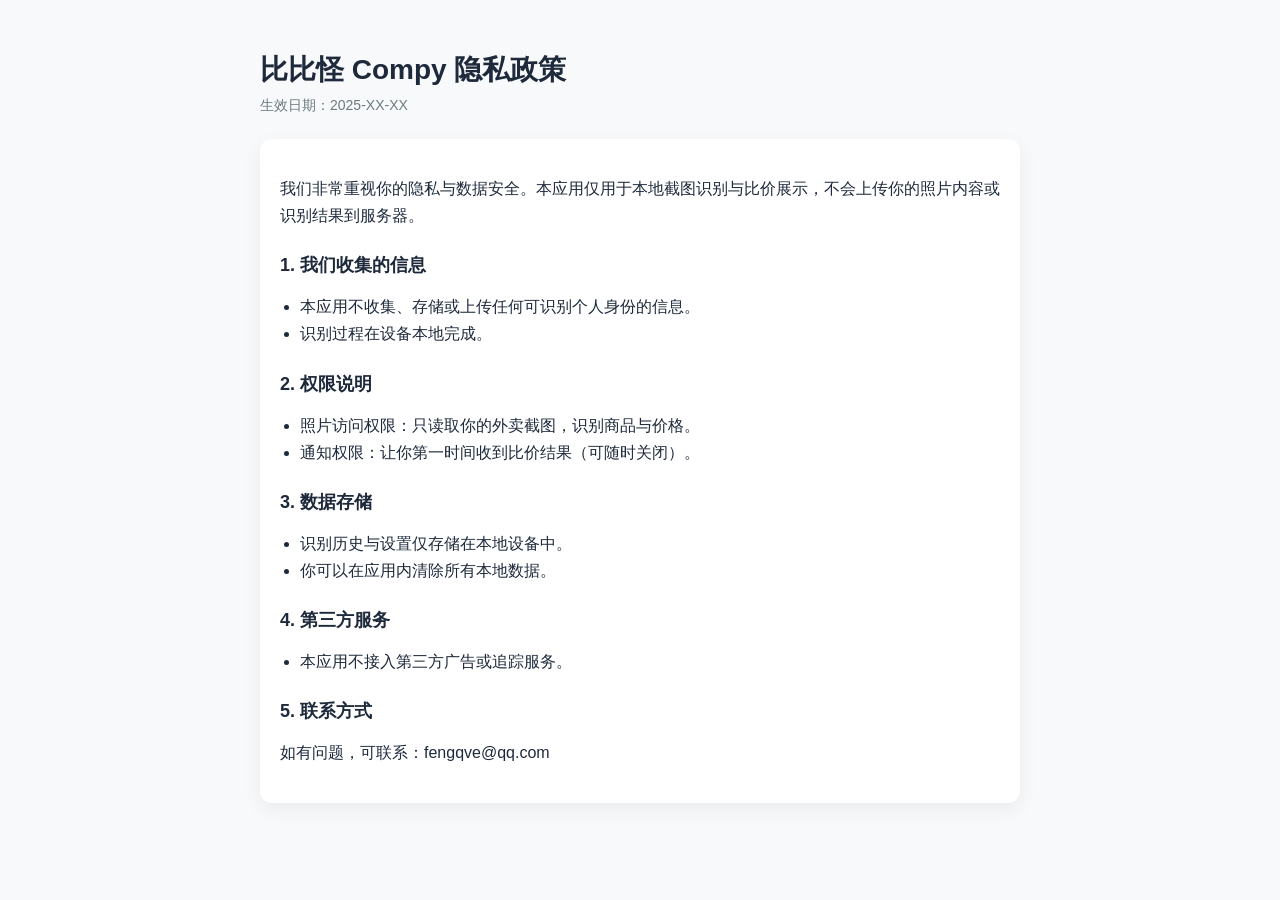
==== index.html @ e155e7c6 "Create index.html" ====
<!doctype html>
  <html lang="zh-CN">
  <head>
    <meta charset="utf-8" />
    <meta name="viewport" content="width=device-width,initial-scale=1" />
    <title>比比怪 Compy 隐私政策</title>
    <style>
      body { font-family: -apple-system, BlinkMacSystemFont, "PingFang SC", "Microsoft YaHei", sans-serif; margin: 0; background: #f8f9fa; color: #1e2a3b; }
      .wrap { max-width: 760px; margin: 0 auto; padding: 32px 20px 60px; }
      h1 { font-size: 28px; margin-bottom: 8px; }
      .meta { color: #6c7b7f; font-size: 14px; margin-bottom: 24px; }
      h2 { font-size: 18px; margin-top: 24px; }
      p, li { line-height: 1.7; }
      ul { padding-left: 20px; }
      .card { background: #fff; border-radius: 12px; padding: 20px; box-shadow: 0 6px 20px rgba(0,0,0,0.06); }
    </style>
  </head>
  <body>
    <div class="wrap">
      <h1>比比怪 Compy 隐私政策</h1>
      <div class="meta">生效日期：2025-XX-XX</div>

      <div class="card">
        <p>我们非常重视你的隐私与数据安全。本应用仅用于本地截图识别与比价展示，不会上传你的照片内容或识别结果到服务器。</p>

        <h2>1. 我们收集的信息</h2>
        <ul>
          <li>本应用不收集、存储或上传任何可识别个人身份的信息。</li>
          <li>识别过程在设备本地完成。</li>
        </ul>

        <h2>2. 权限说明</h2>
        <ul>
          <li>照片访问权限：只读取你的外卖截图，识别商品与价格。</li>
          <li>通知权限：让你第一时间收到比价结果（可随时关闭）。</li>
        </ul>

        <h2>3. 数据存储</h2>
        <ul>
          <li>识别历史与设置仅存储在本地设备中。</li>
          <li>你可以在应用内清除所有本地数据。</li>
        </ul>

        <h2>4. 第三方服务</h2>
        <ul>
          <li>本应用不接入第三方广告或追踪服务。</li>
        </ul>

        <h2>5. 联系方式</h2>
        <p>如有问题，可联系：fengqve@qq.com</p>
      </div>
    </div>
  </body>
  </html>
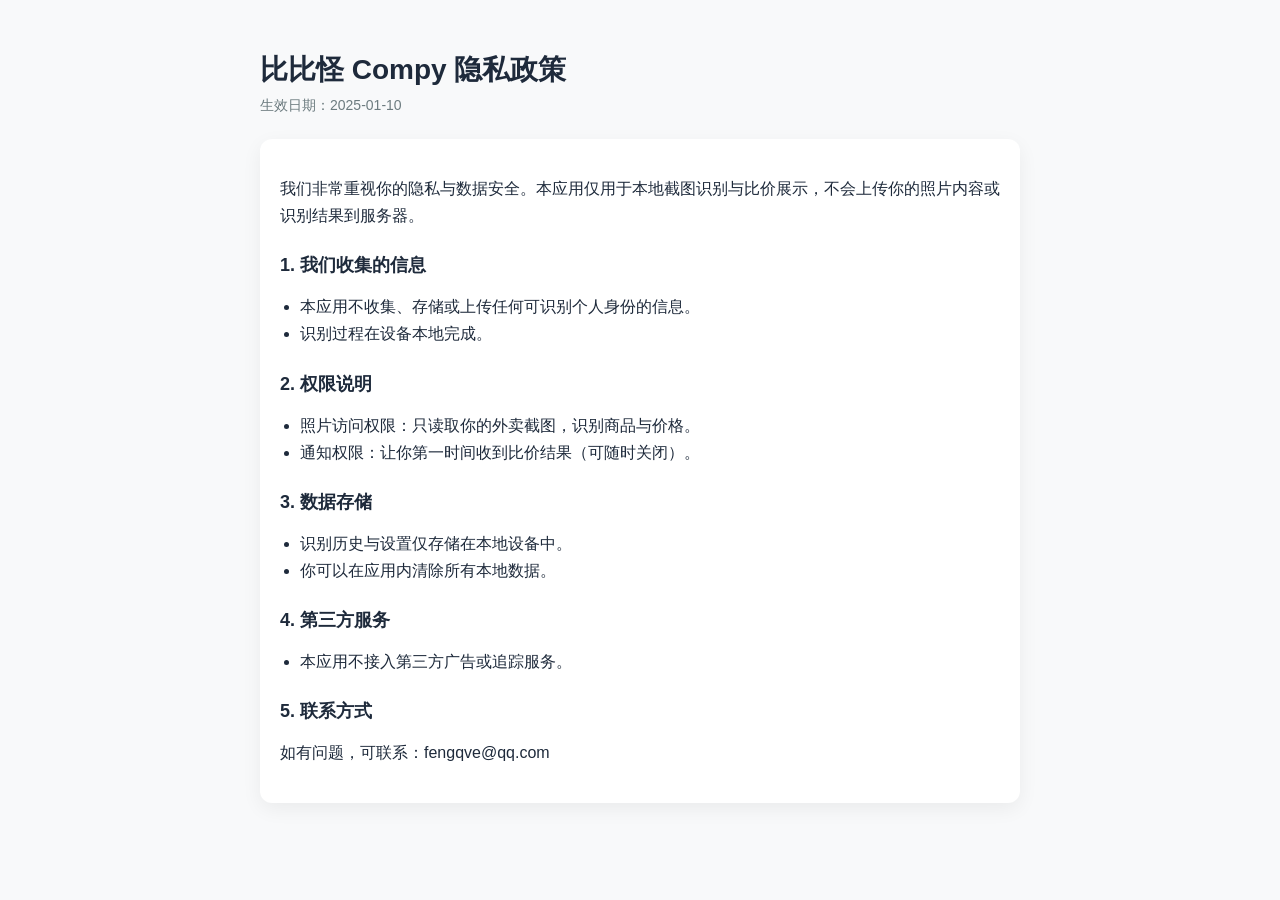
==== commit b8584766: "Update index.html" ====
--- a/index.html
+++ b/index.html
@@ -18,7 +18,7 @@
   <body>
     <div class="wrap">
       <h1>比比怪 Compy 隐私政策</h1>
-      <div class="meta">生效日期：2025-XX-XX</div>
+      <div class="meta">生效日期：2025-01-10</div>
 
       <div class="card">
         <p>我们非常重视你的隐私与数据安全。本应用仅用于本地截图识别与比价展示，不会上传你的照片内容或识别结果到服务器。</p>
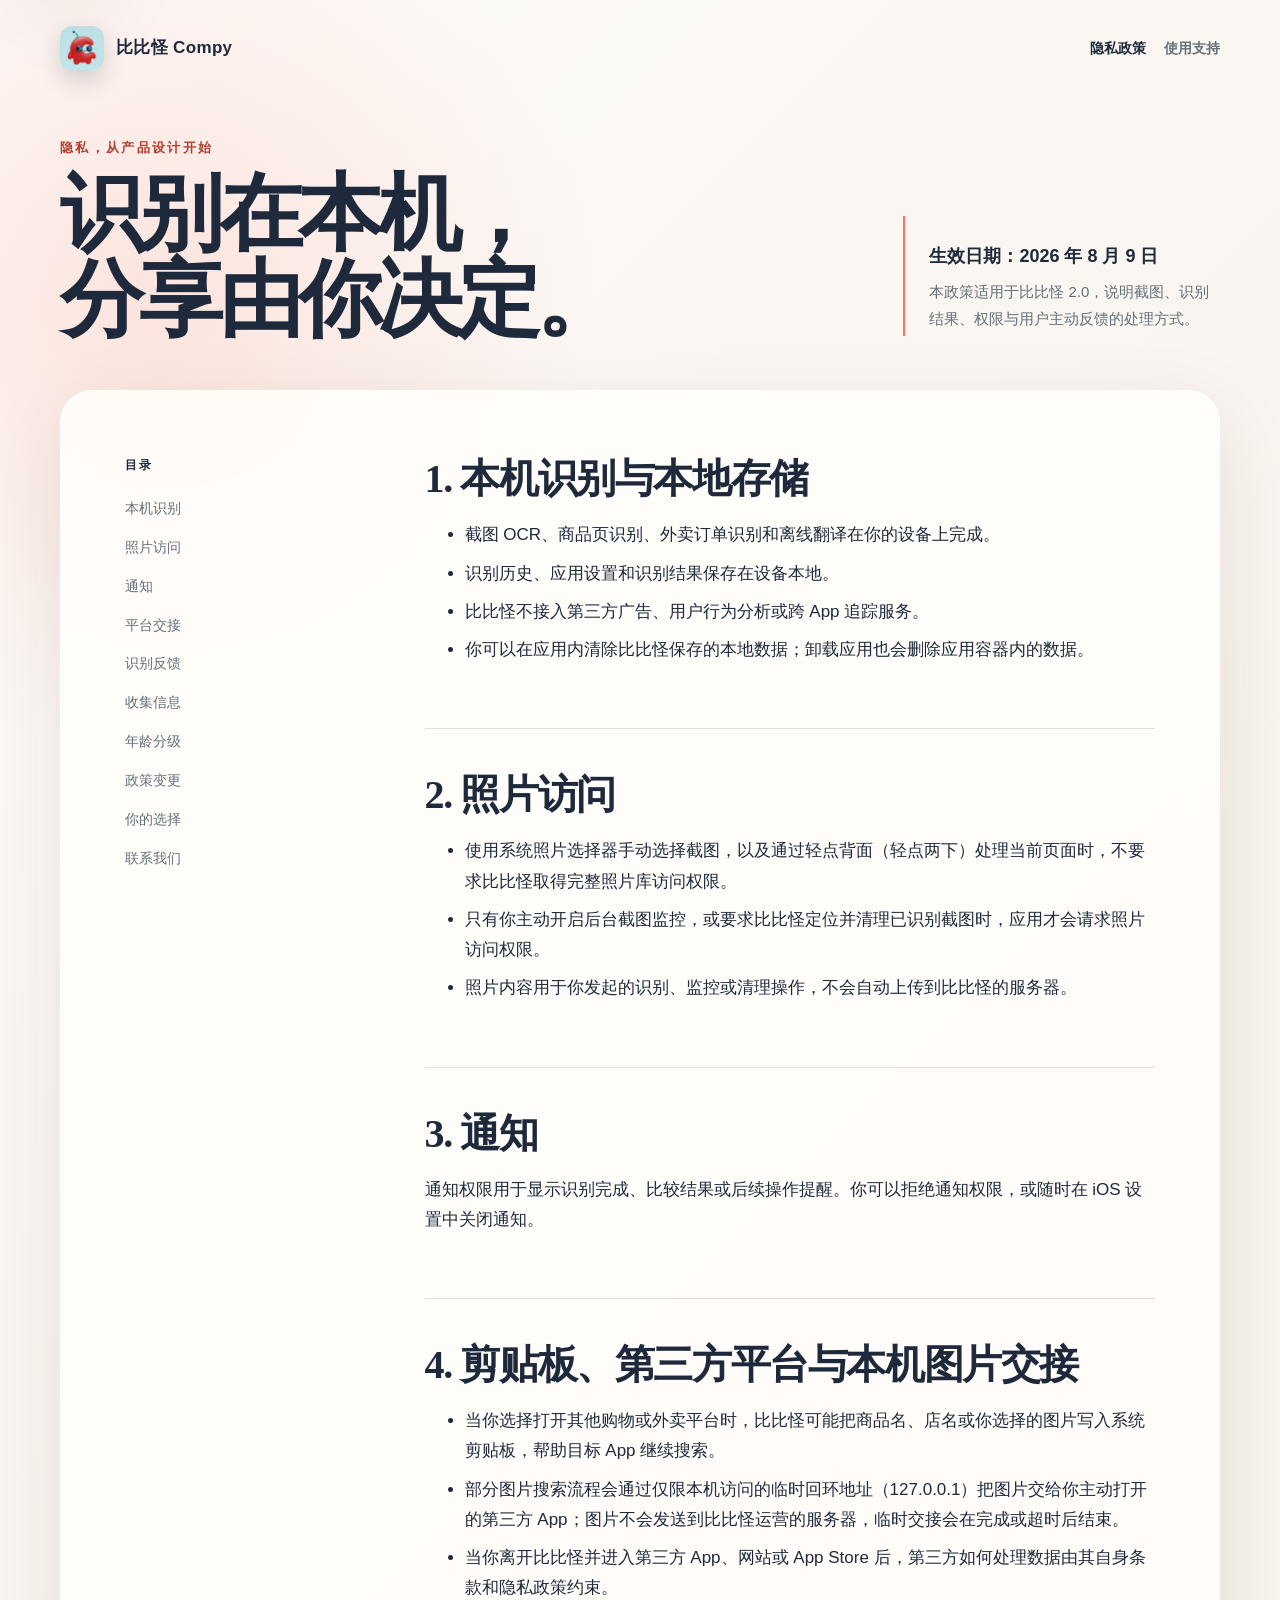
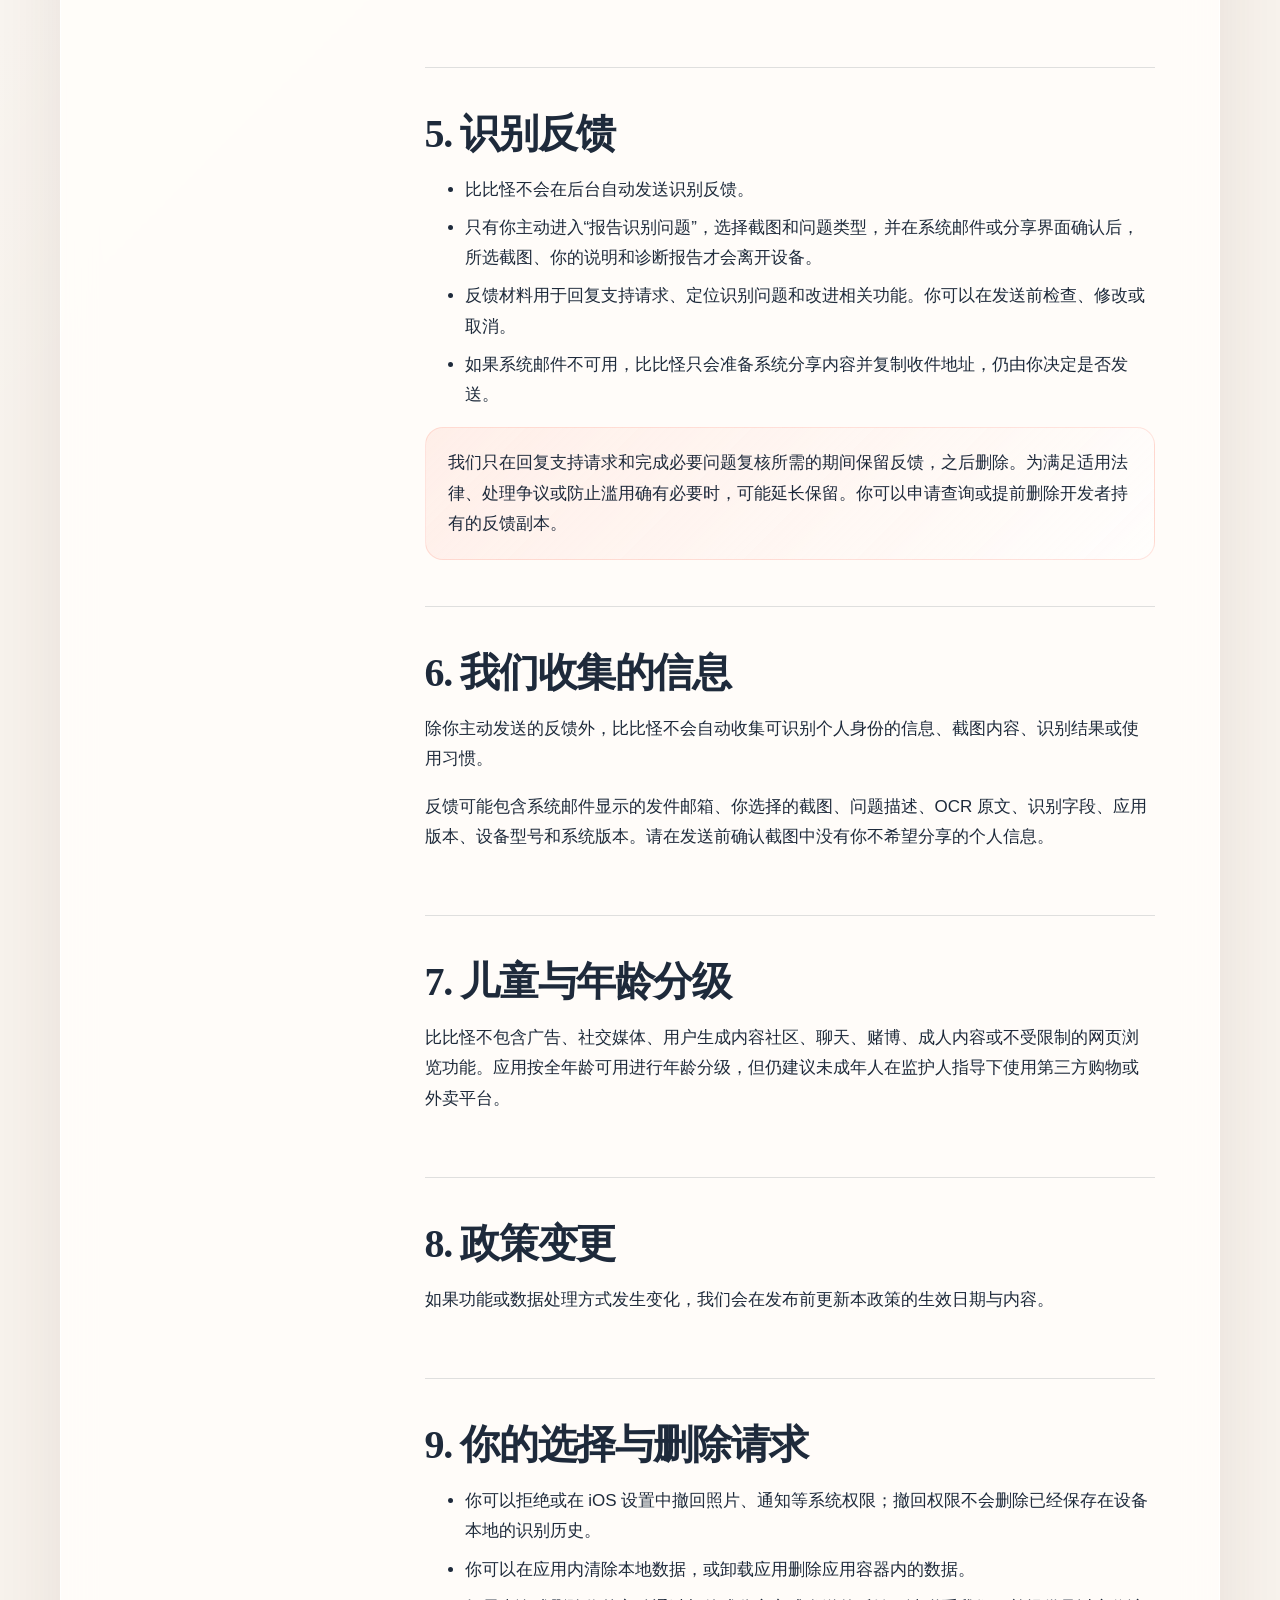
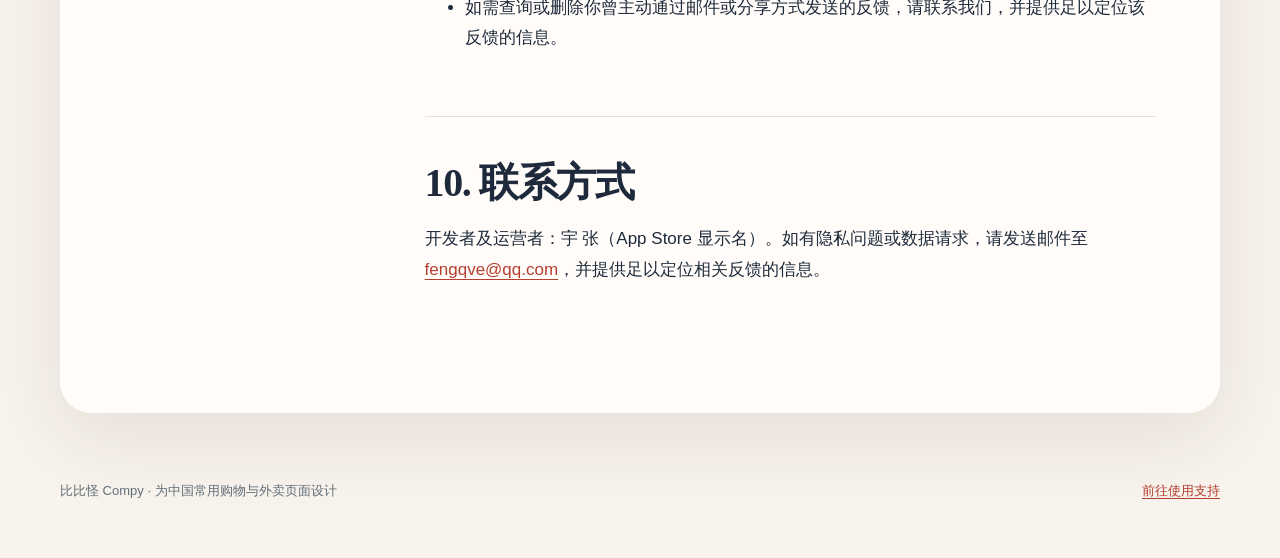
==== commit 2482af0b: "feat: 发布比比怪 2.0 隐私与支持页面 变更摘要: 发布 2.0 隐私政策、使用支持页、统一样式与应用图标。  涉及文件: index.html support/index.html styl" ====
--- a/index.html
+++ b/index.html
@@ -1,54 +1,138 @@
 <!doctype html>
-  <html lang="zh-CN">
-  <head>
-    <meta charset="utf-8" />
-    <meta name="viewport" content="width=device-width,initial-scale=1" />
-    <title>比比怪 Compy 隐私政策</title>
-    <style>
-      body { font-family: -apple-system, BlinkMacSystemFont, "PingFang SC", "Microsoft YaHei", sans-serif; margin: 0; background: #f8f9fa; color: #1e2a3b; }
-      .wrap { max-width: 760px; margin: 0 auto; padding: 32px 20px 60px; }
-      h1 { font-size: 28px; margin-bottom: 8px; }
-      .meta { color: #6c7b7f; font-size: 14px; margin-bottom: 24px; }
-      h2 { font-size: 18px; margin-top: 24px; }
-      p, li { line-height: 1.7; }
-      ul { padding-left: 20px; }
-      .card { background: #fff; border-radius: 12px; padding: 20px; box-shadow: 0 6px 20px rgba(0,0,0,0.06); }
-    </style>
-  </head>
-  <body>
-    <div class="wrap">
-      <h1>比比怪 Compy 隐私政策</h1>
-      <div class="meta">生效日期：2025-01-10</div>
+<html lang="zh-Hans">
+<head>
+  <meta charset="utf-8">
+  <meta name="viewport" content="width=device-width, initial-scale=1">
+  <meta name="color-scheme" content="light">
+  <meta name="theme-color" content="#f8f3ed">
+  <meta name="description" content="比比怪 Compy 2.0 隐私政策：了解截图识别、本地存储、权限与用户主动反馈如何处理。">
+  <meta property="og:title" content="比比怪 Compy｜隐私政策">
+  <meta property="og:description" content="了解截图识别、本地存储、权限与用户主动反馈如何处理。">
+  <meta property="og:type" content="website">
+  <link rel="canonical" href="https://fengqve.github.io/compy-privacy/">
+  <link rel="icon" href="app-icon.png">
+  <link rel="apple-touch-icon" href="app-icon.png">
+  <title>比比怪 Compy｜隐私政策</title>
+  <link rel="stylesheet" href="styles.css">
+</head>
+<body>
+  <a class="skip-link" href="#main-content">跳到正文</a>
+  <header class="site-header">
+    <a class="brand" href="./" aria-label="比比怪隐私政策首页">
+      <img class="brand-mark" src="app-icon.png" width="44" height="44" alt="">
+      <span>比比怪 Compy</span>
+    </a>
+    <nav class="site-nav" aria-label="站点导航">
+      <a href="./" aria-current="page">隐私政策</a>
+      <a href="support/">使用支持</a>
+    </nav>
+  </header>
 
-      <div class="card">
-        <p>我们非常重视你的隐私与数据安全。本应用仅用于本地截图识别与比价展示，不会上传你的照片内容或识别结果到服务器。</p>
+  <main id="main-content">
+    <header class="hero">
+      <div>
+        <p class="eyebrow">隐私，从产品设计开始</p>
+        <h1><span class="hero-line">识别在本机，</span><span class="hero-line">分享由你决定。</span></h1>
+      </div>
+      <p class="hero-note"><strong>生效日期：2026 年 8 月 9 日</strong>本政策适用于比比怪 2.0，说明截图、识别结果、权限与用户主动反馈的处理方式。</p>
+    </header>
 
-        <h2>1. 我们收集的信息</h2>
-        <ul>
-          <li>本应用不收集、存储或上传任何可识别个人身份的信息。</li>
-          <li>识别过程在设备本地完成。</li>
-        </ul>
+    <div class="content-shell">
+      <nav class="toc" aria-label="本文目录">
+        <strong>目录</strong>
+        <a href="#local">本机识别</a>
+        <a href="#photos">照片访问</a>
+        <a href="#notifications">通知</a>
+        <a href="#handoff">平台交接</a>
+        <a href="#feedback">识别反馈</a>
+        <a href="#collection">收集信息</a>
+        <a href="#children">年龄分级</a>
+        <a href="#changes">政策变更</a>
+        <a href="#choices">你的选择</a>
+        <a href="#contact">联系我们</a>
+      </nav>
 
-        <h2>2. 权限说明</h2>
-        <ul>
-          <li>照片访问权限：只读取你的外卖截图，识别商品与价格。</li>
-          <li>通知权限：让你第一时间收到比价结果（可随时关闭）。</li>
-        </ul>
+      <article class="document">
+        <section id="local">
+          <h2>1. 本机识别与本地存储</h2>
+          <ul>
+            <li>截图 OCR、商品页识别、外卖订单识别和离线翻译在你的设备上完成。</li>
+            <li>识别历史、应用设置和识别结果保存在设备本地。</li>
+            <li>比比怪不接入第三方广告、用户行为分析或跨 App 追踪服务。</li>
+            <li>你可以在应用内清除比比怪保存的本地数据；卸载应用也会删除应用容器内的数据。</li>
+          </ul>
+        </section>
 
-        <h2>3. 数据存储</h2>
-        <ul>
-          <li>识别历史与设置仅存储在本地设备中。</li>
-          <li>你可以在应用内清除所有本地数据。</li>
-        </ul>
+        <section id="photos">
+          <h2>2. 照片访问</h2>
+          <ul>
+            <li>使用系统照片选择器手动选择截图，以及通过轻点背面（轻点两下）处理当前页面时，不要求比比怪取得完整照片库访问权限。</li>
+            <li>只有你主动开启后台截图监控，或要求比比怪定位并清理已识别截图时，应用才会请求照片访问权限。</li>
+            <li>照片内容用于你发起的识别、监控或清理操作，不会自动上传到比比怪的服务器。</li>
+          </ul>
+        </section>
 
-        <h2>4. 第三方服务</h2>
-        <ul>
-          <li>本应用不接入第三方广告或追踪服务。</li>
-        </ul>
+        <section id="notifications">
+          <h2>3. 通知</h2>
+          <p>通知权限用于显示识别完成、比较结果或后续操作提醒。你可以拒绝通知权限，或随时在 iOS 设置中关闭通知。</p>
+        </section>
 
-        <h2>5. 联系方式</h2>
-        <p>如有问题，可联系：fengqve@qq.com</p>
-      </div>
+        <section id="handoff">
+          <h2>4. 剪贴板、第三方平台与本机图片交接</h2>
+          <ul>
+            <li>当你选择打开其他购物或外卖平台时，比比怪可能把商品名、店名或你选择的图片写入系统剪贴板，帮助目标 App 继续搜索。</li>
+            <li>部分图片搜索流程会通过仅限本机访问的临时回环地址（127.0.0.1）把图片交给你主动打开的第三方 App；图片不会发送到比比怪运营的服务器，临时交接会在完成或超时后结束。</li>
+            <li>当你离开比比怪并进入第三方 App、网站或 App Store 后，第三方如何处理数据由其自身条款和隐私政策约束。</li>
+          </ul>
+        </section>
+
+        <section id="feedback">
+          <h2>5. 识别反馈</h2>
+          <ul>
+            <li>比比怪不会在后台自动发送识别反馈。</li>
+            <li>只有你主动进入“报告识别问题”，选择截图和问题类型，并在系统邮件或分享界面确认后，所选截图、你的说明和诊断报告才会离开设备。</li>
+            <li>反馈材料用于回复支持请求、定位识别问题和改进相关功能。你可以在发送前检查、修改或取消。</li>
+            <li>如果系统邮件不可用，比比怪只会准备系统分享内容并复制收件地址，仍由你决定是否发送。</li>
+          </ul>
+          <p class="callout">我们只在回复支持请求和完成必要问题复核所需的期间保留反馈，之后删除。为满足适用法律、处理争议或防止滥用确有必要时，可能延长保留。你可以申请查询或提前删除开发者持有的反馈副本。</p>
+        </section>
+
+        <section id="collection">
+          <h2>6. 我们收集的信息</h2>
+          <p>除你主动发送的反馈外，比比怪不会自动收集可识别个人身份的信息、截图内容、识别结果或使用习惯。</p>
+          <p>反馈可能包含系统邮件显示的发件邮箱、你选择的截图、问题描述、OCR 原文、识别字段、应用版本、设备型号和系统版本。请在发送前确认截图中没有你不希望分享的个人信息。</p>
+        </section>
+
+        <section id="children">
+          <h2>7. 儿童与年龄分级</h2>
+          <p>比比怪不包含广告、社交媒体、用户生成内容社区、聊天、赌博、成人内容或不受限制的网页浏览功能。应用按全年龄可用进行年龄分级，但仍建议未成年人在监护人指导下使用第三方购物或外卖平台。</p>
+        </section>
+
+        <section id="changes">
+          <h2>8. 政策变更</h2>
+          <p>如果功能或数据处理方式发生变化，我们会在发布前更新本政策的生效日期与内容。</p>
+        </section>
+
+        <section id="choices">
+          <h2>9. 你的选择与删除请求</h2>
+          <ul>
+            <li>你可以拒绝或在 iOS 设置中撤回照片、通知等系统权限；撤回权限不会删除已经保存在设备本地的识别历史。</li>
+            <li>你可以在应用内清除本地数据，或卸载应用删除应用容器内的数据。</li>
+            <li>如需查询或删除你曾主动通过邮件或分享方式发送的反馈，请联系我们，并提供足以定位该反馈的信息。</li>
+          </ul>
+        </section>
+
+        <section id="contact">
+          <h2>10. 联系方式</h2>
+          <p>开发者及运营者：宇 张（App Store 显示名）。如有隐私问题或数据请求，请发送邮件至 <a href="mailto:fengqve@qq.com">fengqve@qq.com</a>，并提供足以定位相关反馈的信息。</p>
+        </section>
+      </article>
     </div>
-  </body>
-  </html>
+  </main>
+
+  <footer class="site-footer">
+    <span>比比怪 Compy · 为中国常用购物与外卖页面设计</span>
+    <a href="support/">前往使用支持</a>
+  </footer>
+</body>
+</html>
--- a/styles.css
+++ b/styles.css
@@ -0,0 +1,372 @@
+:root {
+  color-scheme: light;
+  --paper: #f8f3ed;
+  --paper-deep: #efe6dc;
+  --ink: #1e2a3b;
+  --muted: #637078;
+  --coral: #ff715b;
+  --coral-deep: #b43e2f;
+  --line: rgba(30, 42, 59, 0.14);
+  --white: #fffdfa;
+  --shadow: 0 24px 80px rgba(64, 44, 33, 0.1);
+}
+
+* {
+  box-sizing: border-box;
+}
+
+html {
+  scroll-behavior: smooth;
+}
+
+body {
+  margin: 0;
+  color: var(--ink);
+  background:
+    radial-gradient(circle at 12% 8%, rgba(255, 113, 91, 0.16), transparent 28rem),
+    linear-gradient(135deg, rgba(255, 255, 255, 0.72), transparent 42%),
+    var(--paper);
+  font-family: "PingFang SC", "Hiragino Sans GB", "Microsoft YaHei", sans-serif;
+  font-size: 17px;
+  line-height: 1.78;
+  -webkit-font-smoothing: antialiased;
+}
+
+a {
+  color: var(--coral-deep);
+  text-underline-offset: 0.22em;
+}
+
+a:hover {
+  color: var(--ink);
+}
+
+a:focus-visible {
+  outline: 3px solid rgba(255, 113, 91, 0.42);
+  outline-offset: 4px;
+  border-radius: 4px;
+}
+
+.skip-link {
+  position: fixed;
+  top: 12px;
+  left: 12px;
+  z-index: 20;
+  padding: 10px 14px;
+  color: var(--ink);
+  background: var(--white);
+  border: 1px solid var(--line);
+  border-radius: 10px;
+  box-shadow: var(--shadow);
+  transform: translateY(-160%);
+}
+
+.skip-link:focus {
+  transform: translateY(0);
+}
+
+.site-header {
+  width: min(1160px, calc(100% - 40px));
+  margin: 0 auto;
+  padding: 26px 0 12px;
+  display: flex;
+  align-items: center;
+  justify-content: space-between;
+  gap: 20px;
+}
+
+.brand {
+  display: inline-flex;
+  align-items: center;
+  gap: 12px;
+  color: var(--ink);
+  text-decoration: none;
+  font-weight: 700;
+  letter-spacing: 0.02em;
+}
+
+.brand-mark {
+  width: 44px;
+  height: 44px;
+  display: block;
+  border-radius: 12px;
+  box-shadow: 0 10px 22px rgba(30, 42, 59, 0.18);
+}
+
+.site-nav {
+  display: flex;
+  gap: 18px;
+  font-size: 14px;
+  font-weight: 600;
+}
+
+.site-nav a {
+  color: var(--muted);
+  text-decoration: none;
+}
+
+.site-nav a[aria-current="page"] {
+  color: var(--ink);
+}
+
+.hero {
+  width: min(1160px, calc(100% - 40px));
+  margin: 54px auto 48px;
+  display: grid;
+  grid-template-columns: minmax(0, 1fr) minmax(260px, 0.42fr);
+  gap: clamp(36px, 7vw, 96px);
+  align-items: end;
+}
+
+.eyebrow {
+  margin: 0 0 12px;
+  color: var(--coral-deep);
+  font-size: 13px;
+  font-weight: 800;
+  letter-spacing: 0.18em;
+  text-transform: uppercase;
+}
+
+h2,
+h3 {
+  font-family: "Songti SC", "STSong", serif;
+  text-wrap: balance;
+}
+
+h1 {
+  margin: 0;
+  font-size: clamp(42px, 7vw, 84px);
+  font-family: "Songti SC", "STSong", serif;
+  line-height: 1.02;
+  letter-spacing: -0.055em;
+}
+
+.hero-line {
+  display: block;
+  white-space: nowrap;
+}
+
+.hero-note {
+  margin: 0 0 6px;
+  padding: 24px 0 4px 24px;
+  border-left: 2px solid var(--coral);
+  color: var(--muted);
+  font-size: 15px;
+}
+
+.hero-note strong {
+  display: block;
+  margin-bottom: 7px;
+  color: var(--ink);
+  font-size: 18px;
+}
+
+.hero-link {
+  display: inline-block;
+  margin-top: 12px;
+  font-weight: 700;
+}
+
+.content-shell {
+  width: min(1160px, calc(100% - 40px));
+  margin: 0 auto 92px;
+  padding: clamp(28px, 5vw, 64px);
+  display: grid;
+  grid-template-columns: 210px minmax(0, 1fr);
+  gap: clamp(36px, 7vw, 92px);
+  background: rgba(255, 253, 250, 0.92);
+  border: 1px solid rgba(255, 255, 255, 0.94);
+  border-radius: 32px;
+  box-shadow: var(--shadow);
+  backdrop-filter: blur(16px);
+}
+
+.toc {
+  position: sticky;
+  top: 28px;
+  align-self: start;
+  font-size: 14px;
+}
+
+.toc strong {
+  display: block;
+  margin-bottom: 12px;
+  color: var(--ink);
+  font-size: 12px;
+  letter-spacing: 0.14em;
+}
+
+.toc a {
+  display: block;
+  padding: 7px 0;
+  color: var(--muted);
+  text-decoration: none;
+}
+
+.document {
+  min-width: 0;
+  max-width: 760px;
+}
+
+.document section {
+  padding: 0 0 46px;
+  scroll-margin-top: 28px;
+}
+
+.document section + section {
+  padding-top: 42px;
+  border-top: 1px solid var(--line);
+}
+
+.document h2 {
+  margin: 0 0 17px;
+  font-size: clamp(28px, 4vw, 40px);
+  line-height: 1.2;
+  letter-spacing: -0.035em;
+}
+
+.document h3 {
+  margin: 32px 0 10px;
+  font-size: 22px;
+}
+
+.document p,
+.document ul,
+.document ol {
+  margin-top: 0;
+}
+
+.document li + li {
+  margin-top: 8px;
+}
+
+.callout {
+  margin: 26px 0 0;
+  padding: 20px 22px;
+  border-radius: 18px;
+  background: linear-gradient(135deg, rgba(255, 113, 91, 0.1), rgba(255, 255, 255, 0.46));
+  border: 1px solid rgba(255, 113, 91, 0.18);
+}
+
+.support-grid {
+  display: grid;
+  grid-template-columns: repeat(2, minmax(0, 1fr));
+  gap: 14px;
+  margin: 22px 0 0;
+}
+
+.support-item {
+  padding: 20px;
+  border: 1px solid var(--line);
+  border-radius: 18px;
+  background: rgba(248, 243, 237, 0.56);
+}
+
+.support-item strong {
+  display: block;
+  margin-bottom: 5px;
+}
+
+.site-footer {
+  width: min(1160px, calc(100% - 40px));
+  margin: -54px auto 0;
+  padding: 28px 0 56px;
+  display: flex;
+  justify-content: space-between;
+  gap: 20px;
+  color: var(--muted);
+  font-size: 13px;
+}
+
+@media (max-width: 760px) {
+  body {
+    font-size: 16px;
+  }
+
+  .site-header,
+  .hero,
+  .content-shell,
+  .site-footer {
+    width: min(100% - 28px, 680px);
+  }
+
+  .site-nav {
+    gap: 12px;
+    font-size: 13px;
+  }
+
+  .hero {
+    margin-top: 38px;
+    grid-template-columns: 1fr;
+    gap: 24px;
+  }
+
+  h1 {
+    font-size: clamp(38px, 11vw, 54px);
+  }
+
+  .hero-note {
+    max-width: 36em;
+  }
+
+  .content-shell {
+    grid-template-columns: 1fr;
+    gap: 24px;
+    border-radius: 24px;
+  }
+
+  .toc {
+    position: static;
+    padding-bottom: 20px;
+    border-bottom: 1px solid var(--line);
+    columns: 2;
+  }
+
+  .toc strong {
+    column-span: all;
+  }
+
+  .support-grid {
+    grid-template-columns: 1fr;
+  }
+
+  .site-footer {
+    display: block;
+  }
+}
+
+@media (prefers-reduced-motion: reduce) {
+  html {
+    scroll-behavior: auto;
+  }
+}
+
+@media print {
+  body {
+    background: white;
+  }
+
+  .site-header,
+  .toc,
+  .site-footer {
+    display: none;
+  }
+
+  .hero,
+  .content-shell {
+    width: 100%;
+    margin: 0;
+  }
+
+  .hero {
+    display: block;
+    padding: 0 0 32px;
+  }
+
+  .content-shell {
+    display: block;
+    padding: 0;
+    box-shadow: none;
+    border: 0;
+  }
+}
